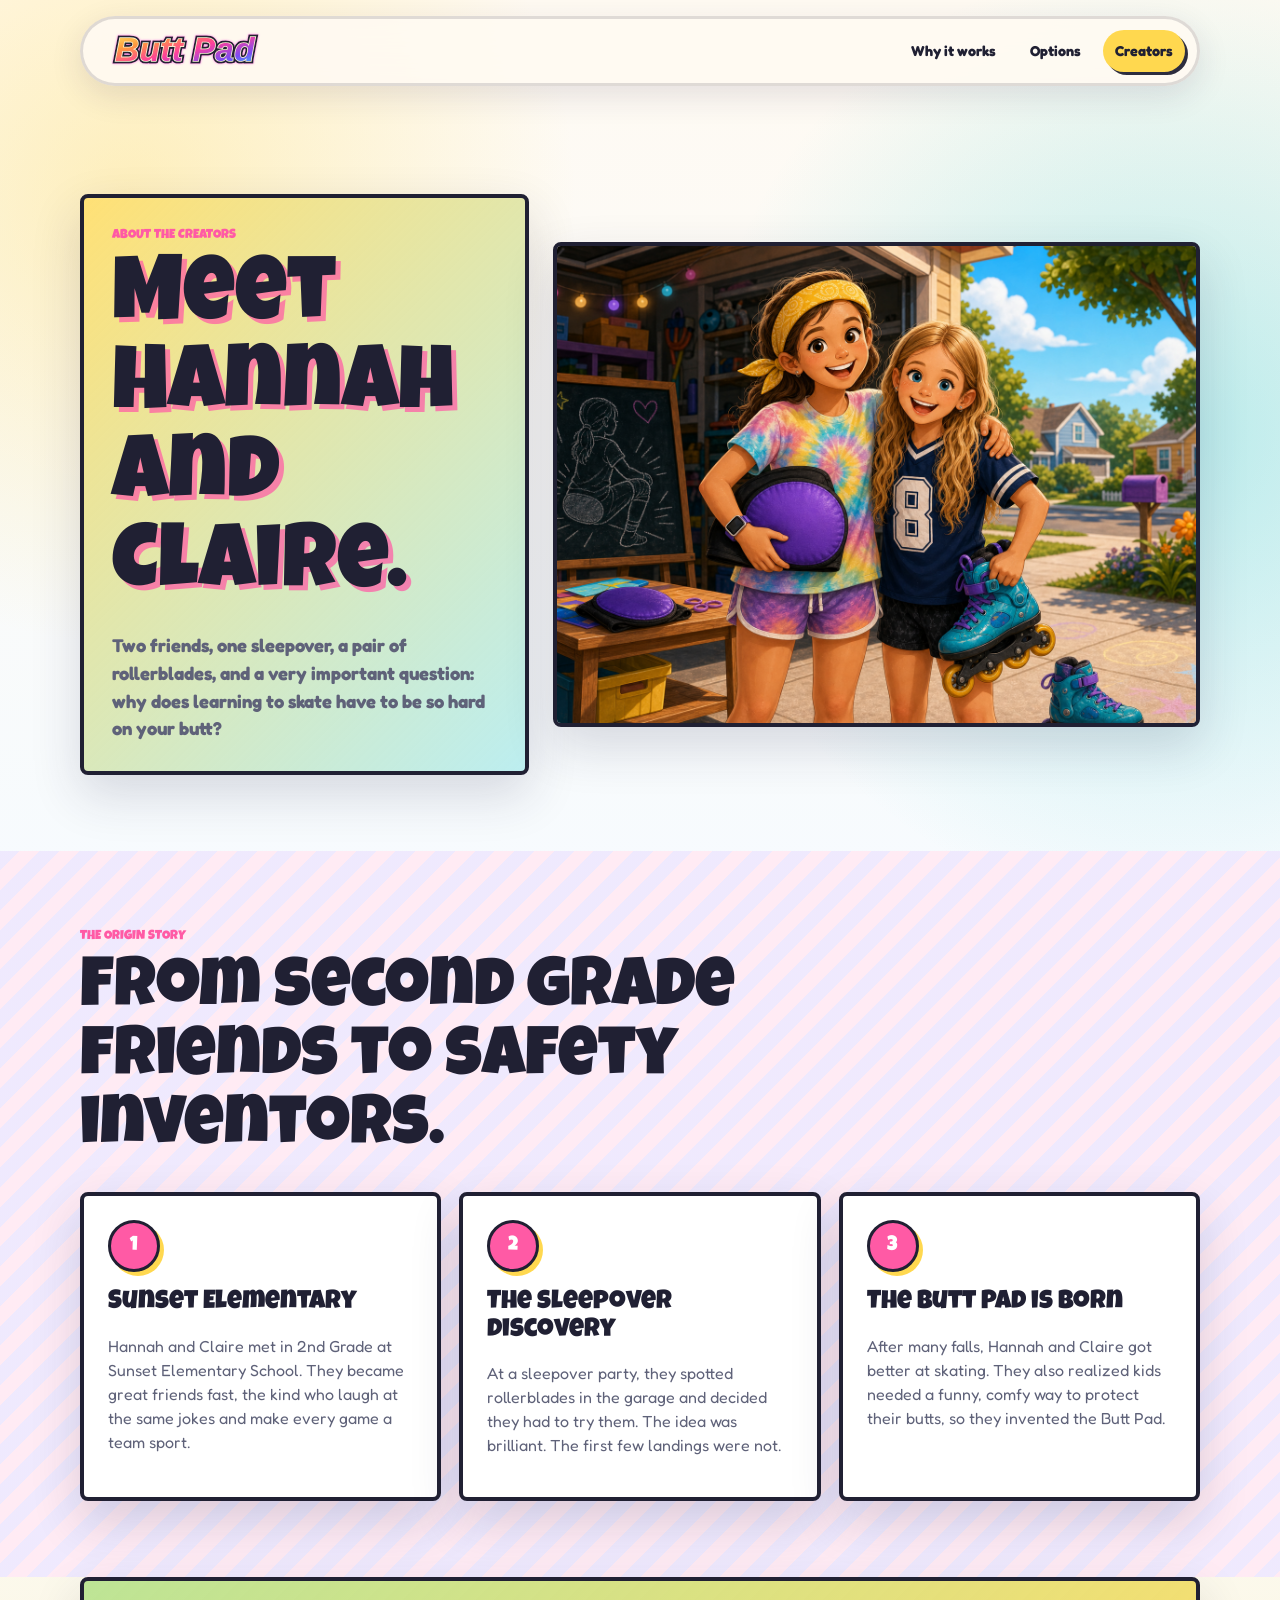
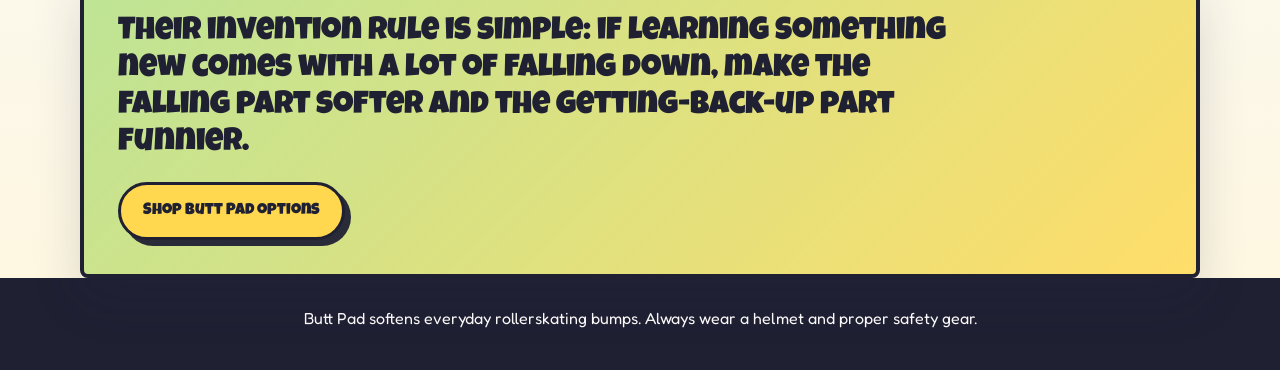
==== about.html @ 9da4793b "Initial Butt Pad website" ====
<!doctype html>
<html lang="en">
  <head>
    <meta charset="utf-8" />
    <meta name="viewport" content="width=device-width, initial-scale=1" />
    <title>About the Creators | Butt Pad</title>
    <meta
      name="description"
      content="Meet Hannah and Claire, the Sunset Elementary friends who invented Butt Pad after a sleepover, rollerblades, and many backyard falls."
    />
    <link rel="preconnect" href="https://fonts.googleapis.com" />
    <link rel="preconnect" href="https://fonts.gstatic.com" crossorigin />
    <link
      href="https://fonts.googleapis.com/css2?family=Fredoka:wght@500;600;700&family=Luckiest+Guy&display=swap"
      rel="stylesheet"
    />
    <link rel="stylesheet" href="styles.css?v=mobile-hero-nav-2" />
  </head>
  <body>
    <header class="site-header" aria-label="Main navigation">
      <a class="brand" href="index.html#top" aria-label="Butt Pad home">
        <img class="brand-logo" src="assets/butt-pad-wordmark.svg" alt="Butt Pad" />
      </a>
      <nav class="nav-links" aria-label="Site sections">
        <a href="index.html#why">Why it works</a>
        <a href="index.html#buy">Options</a>
        <a href="about.html" aria-current="page">Creators</a>
      </nav>
    </header>

    <main class="about-main">
      <section class="about-hero-section" aria-labelledby="about-title">
        <div class="about-copy">
          <p class="eyebrow">About the Creators</p>
          <h1 id="about-title">Meet Hannah and Claire.</h1>
          <p>
            Two friends, one sleepover, a pair of rollerblades, and a very important question:
            why does learning to skate have to be so hard on your butt?
          </p>
        </div>
        <img
          class="creator-hero-image"
          src="assets/creators-hannah-claire.png"
          alt="Cartoon of Claire and Hannah together in a sunny garage with rollerblades and a Butt Pad prototype."
        />
      </section>

      <section class="creator-story" aria-labelledby="story-title">
        <div class="section-heading">
          <p class="eyebrow">The origin story</p>
          <h2 id="story-title">From second grade friends to safety inventors.</h2>
        </div>

        <div class="story-grid">
          <article class="story-card">
            <p class="story-number">1</p>
            <h3>Sunset Elementary</h3>
            <p>
              Hannah and Claire met in 2nd Grade at Sunset Elementary School. They became
              great friends fast, the kind who laugh at the same jokes and make every game a team sport.
            </p>
          </article>
          <article class="story-card">
            <p class="story-number">2</p>
            <h3>The sleepover discovery</h3>
            <p>
              At a sleepover party, they spotted rollerblades in the garage and decided they had
              to try them. The idea was brilliant. The first few landings were not.
            </p>
          </article>
          <article class="story-card">
            <p class="story-number">3</p>
            <h3>The Butt Pad is born</h3>
            <p>
              After many falls, Hannah and Claire got better at skating. They also realized kids
              needed a funny, comfy way to protect their butts, so they invented the Butt Pad.
            </p>
          </article>
        </div>
      </section>

      <section class="creator-callout" aria-label="Creator quote">
        <p>
          Their invention rule is simple: if learning something new comes with a lot of falling
          down, make the falling part softer and the getting-back-up part funnier.
        </p>
        <a class="button primary" href="index.html#buy">Shop Butt Pad options</a>
      </section>
    </main>

    <footer class="site-footer">
      <p>Butt Pad softens everyday rollerskating bumps. Always wear a helmet and proper safety gear.</p>
    </footer>
  </body>
</html>
---- styles.css ----
:root {
  color-scheme: light;
  --ink: #202033;
  --muted: #5f6279;
  --paper: #fffaf2;
  --cream: #fff1ca;
  --aqua: #2fcad0;
  --blue: #276bff;
  --pink: #ff5aa5;
  --purple: #7b4cf4;
  --yellow: #ffd84f;
  --green: #75d65c;
  --shadow: 0 20px 50px rgba(40, 35, 75, 0.16);
  --font-body: "Fredoka", "Arial Rounded MT Bold", system-ui, sans-serif;
  --font-display: "Luckiest Guy", "Fredoka", "Arial Rounded MT Bold", system-ui, sans-serif;
}

* {
  box-sizing: border-box;
}

html {
  scroll-behavior: smooth;
}

body {
  margin: 0;
  background:
    radial-gradient(circle at 10% 10%, rgba(255, 216, 79, 0.34), transparent 28rem),
    radial-gradient(circle at 92% 22%, rgba(47, 202, 208, 0.32), transparent 30rem),
    linear-gradient(180deg, #fffaf2 0%, #f6fbff 48%, #fff7df 100%);
  color: var(--ink);
  font-family: var(--font-body);
  line-height: 1.5;
}

img {
  display: block;
  max-width: 100%;
}

a {
  color: inherit;
}

.site-header {
  position: fixed;
  z-index: 10;
  top: 16px;
  left: 50%;
  width: min(1120px, calc(100% - 24px));
  transform: translateX(-50%);
  display: flex;
  align-items: center;
  justify-content: space-between;
  gap: 16px;
  padding: 8px 12px;
  border: 3px solid rgba(32, 32, 51, 0.14);
  border-radius: 999px;
  background: rgba(255, 250, 242, 0.9);
  box-shadow: 0 10px 32px rgba(40, 35, 75, 0.12);
  backdrop-filter: blur(16px);
}

.brand,
.nav-links {
  display: flex;
  align-items: center;
}

.brand {
  min-width: max-content;
  text-decoration: none;
}

.brand-logo {
  width: clamp(138px, 15vw, 180px);
  height: auto;
}

.nav-links {
  gap: 10px;
}

.nav-links a {
  padding: 10px 12px;
  border-radius: 999px;
  color: var(--ink);
  font-size: 0.9rem;
  font-weight: 700;
  text-decoration: none;
}

.nav-links a:hover {
  background: rgba(255, 216, 79, 0.5);
}

.nav-links a[aria-current="page"] {
  background: var(--yellow);
  box-shadow: 3px 3px 0 rgba(32, 32, 51, 0.94);
}

.hero {
  position: relative;
  width: 100%;
  min-height: 94svh;
  margin: 0;
  padding: 0;
  display: grid;
  align-items: end;
  background:
    radial-gradient(circle at 50% 16%, rgba(47, 202, 208, 0.2), transparent 34rem),
    linear-gradient(180deg, #eefcff 0%, var(--paper) 82%);
  overflow: hidden;
}

.hero-art,
.hero-shade,
.hero-art::after {
  position: absolute;
  inset: 0;
}

.hero-art {
  background:
    image-set(
      url("assets/skater-smile.png?v=helmet-2-holes") 1x
    )
    center top / 100% auto no-repeat;
}

.hero-art::after {
  content: "";
  background:
    linear-gradient(90deg, var(--paper) 0%, rgba(255, 250, 242, 0) 9%, rgba(255, 250, 242, 0) 91%, var(--paper) 100%),
    linear-gradient(180deg, rgba(255, 250, 242, 0.2) 0%, rgba(255, 250, 242, 0) 15%, rgba(255, 250, 242, 0) 34%, rgba(255, 250, 242, 0.92) 50%, var(--paper) 62%);
  pointer-events: none;
}

.hero-shade {
  background:
    linear-gradient(90deg, rgba(18, 20, 44, 0.74) 0%, rgba(18, 20, 44, 0.38) 44%, rgba(18, 20, 44, 0.02) 88%),
    linear-gradient(180deg, rgba(18, 20, 44, 0.12) 0%, rgba(18, 20, 44, 0.04) 50%, rgba(255, 250, 242, 0.94) 100%);
}

.hero-copy {
  position: relative;
  z-index: 1;
  width: min(1120px, calc(100% - 32px));
  margin: 0 auto;
  padding: 138px 0 11vh;
  color: #fff;
}

.eyebrow {
  margin: 0 0 10px;
  color: var(--pink);
  font-size: 0.82rem;
  font-family: var(--font-display);
  font-weight: 400;
  letter-spacing: 0;
  text-transform: uppercase;
}

.hero .eyebrow {
  display: inline-block;
  padding: 8px 12px;
  border: 2px solid rgba(255, 255, 255, 0.65);
  border-radius: 999px;
  background: rgba(255, 255, 255, 0.16);
  color: #fff;
}

h1,
h2,
h3,
p,
button {
  overflow-wrap: anywhere;
}

h1 {
  max-width: min(680px, 92vw);
  margin: 0;
  line-height: 0;
}

.hero-logo {
  width: min(680px, 92vw);
  filter: drop-shadow(0 10px 0 rgba(32, 32, 51, 0.82)) drop-shadow(0 0 24px rgba(255, 90, 165, 0.55));
}

h2 {
  margin: 0;
  font-family: var(--font-display);
  font-size: clamp(2.2rem, 5.4vw, 4.8rem);
  font-weight: 400;
  line-height: 1;
  letter-spacing: 0;
}

h3 {
  margin: 0;
  font-family: var(--font-display);
  font-size: clamp(1.2rem, 2vw, 1.65rem);
  font-weight: 400;
  line-height: 1.08;
  letter-spacing: 0;
}

.hero-line {
  max-width: 650px;
  margin: 18px 0 0;
  font-size: clamp(1.1rem, 2.3vw, 1.55rem);
  font-weight: 700;
  text-shadow: 0 2px 18px rgba(18, 20, 44, 0.55);
}

.hero-actions {
  display: flex;
  flex-wrap: wrap;
  gap: 12px;
  margin-top: 28px;
}

.button {
  display: inline-flex;
  min-height: 50px;
  align-items: center;
  justify-content: center;
  border: 3px solid var(--ink);
  border-radius: 999px;
  box-shadow: 6px 6px 0 rgba(32, 32, 51, 0.94);
  font-family: var(--font-display);
  font-weight: 400;
  letter-spacing: 0;
  text-decoration: none;
  transition: transform 160ms ease, box-shadow 160ms ease;
  cursor: pointer;
}

.button:hover,
.button:focus-visible,
.choice-button:hover,
.choice-button:focus-visible,
.fabric-option:hover,
.fabric-option:focus-visible,
.stepper:hover,
.stepper:focus-visible {
  transform: translate(-2px, -2px);
  box-shadow: 8px 8px 0 rgba(32, 32, 51, 0.94);
}

.button.primary {
  background: var(--yellow);
  color: var(--ink);
  padding: 14px 22px;
}

.button.secondary {
  background: #fff;
  color: var(--ink);
  padding: 14px 20px;
}

.scroll-cue {
  position: absolute;
  z-index: 2;
  left: 50%;
  bottom: 22px;
  width: 54px;
  height: 54px;
  transform: translateX(-50%);
  border: 3px solid var(--ink);
  border-radius: 50%;
  background: var(--yellow);
  box-shadow: 5px 5px 0 rgba(32, 32, 51, 0.94);
  animation: bounceCue 1.1s ease-in-out infinite;
}

.scroll-cue span {
  position: absolute;
  top: 15px;
  left: 17px;
  width: 18px;
  height: 18px;
  border-right: 5px solid var(--ink);
  border-bottom: 5px solid var(--ink);
  transform: rotate(45deg);
}

section {
  position: relative;
  width: min(1120px, calc(100% - 32px));
  margin: 0 auto;
  padding: 76px 0;
}

.section-heading {
  max-width: 760px;
  margin-bottom: 28px;
}

.comparison-grid {
  display: grid;
  grid-template-columns: repeat(2, minmax(0, 1fr));
  gap: 22px;
}

.fall-card,
.feature-card,
.product-card {
  border: 4px solid var(--ink);
  border-radius: 8px;
  background: #fff;
  box-shadow: var(--shadow);
}

.fall-card,
.product-card {
  position: relative;
  overflow: hidden;
}

.splat-label {
  position: absolute;
  z-index: 2;
  top: 14px;
  left: 14px;
  display: inline-flex;
  align-items: center;
  justify-content: center;
  padding: 8px 14px 6px;
  border: 4px solid var(--ink);
  border-radius: 8px;
  background: var(--yellow);
  box-shadow: 5px 5px 0 rgba(32, 32, 51, 0.94);
  color: #fff;
  font-family: Impact, "Arial Black", sans-serif;
  font-size: clamp(1.7rem, 4vw, 3.2rem);
  font-style: italic;
  font-weight: 900;
  letter-spacing: 0;
  line-height: 0.9;
  text-transform: uppercase;
  text-shadow:
    -2px -2px 0 var(--ink),
    2px -2px 0 var(--ink),
    -2px 2px 0 var(--ink),
    2px 2px 0 var(--ink),
    4px 4px 0 var(--pink);
  transform: rotate(-5deg);
  animation: comicPop 1.4s ease-in-out infinite;
  pointer-events: none;
}

.fall-card.success .splat-label {
  background: var(--green);
  color: #fff;
  transform: rotate(5deg);
  animation-delay: 180ms;
}

.fall-card img {
  width: 100%;
  aspect-ratio: 16 / 10;
  object-fit: cover;
}

.fall-copy {
  padding: 22px;
}

.fall-card.warning {
  background: #fff0f0;
}

.fall-card.success {
  background: #efffec;
}

.tag {
  display: inline-flex;
  margin: 0 0 10px;
  padding: 6px 10px;
  border: 2px solid var(--ink);
  border-radius: 999px;
  background: var(--yellow);
  font-size: 0.82rem;
  font-family: var(--font-display);
  font-weight: 400;
}

.fall-copy p:last-child,
.feature-card p,
.product-body p,
.fabric-option small {
  color: var(--muted);
}

.feature-section,
.product-section {
  width: 100%;
  padding-right: max(16px, calc((100vw - 1120px) / 2));
  padding-left: max(16px, calc((100vw - 1120px) / 2));
}

.feature-section {
  background:
    linear-gradient(135deg, rgba(255, 216, 79, 0.32), rgba(47, 202, 208, 0.28)),
    #fffaf2;
}

.feature-grid {
  display: grid;
  grid-template-columns: repeat(3, minmax(0, 1fr));
  gap: 18px;
}

.feature-card {
  padding: 24px;
}

.feature-icon {
  display: grid;
  width: 50px;
  height: 50px;
  place-items: center;
  margin-bottom: 18px;
  border: 3px solid var(--ink);
  border-radius: 50%;
  background: var(--aqua);
  color: #fff;
  box-shadow: 4px 4px 0 var(--pink);
  font-size: 1.25rem;
  font-family: var(--font-display);
  font-weight: 400;
}

.product-section {
  background:
    repeating-linear-gradient(135deg, rgba(123, 76, 244, 0.12) 0 14px, rgba(255, 90, 165, 0.12) 14px 28px),
    #fff;
}

.product-grid {
  display: grid;
  grid-template-columns: repeat(3, minmax(0, 1fr));
  gap: 20px;
  align-items: start;
}

.product-photo {
  width: 100%;
  aspect-ratio: 4 / 3;
  object-fit: cover;
}

.product-body {
  padding: 20px;
}

.product-kicker {
  margin: 0 0 8px;
  color: var(--blue) !important;
  font-size: 0.78rem;
  font-family: var(--font-display);
  font-weight: 400;
  text-transform: uppercase;
}

.product-control {
  margin-top: 18px;
}

.control-label,
.quantity-label {
  display: block;
  margin: 0 0 10px;
  color: var(--ink);
  font-family: var(--font-display);
  font-weight: 400;
}

.fit-options {
  display: grid;
  grid-template-columns: repeat(5, minmax(0, 1fr));
  gap: 8px;
}

.choice-button,
.fabric-option,
.stepper {
  border: 3px solid var(--ink);
  border-radius: 8px;
  background: #fff;
  box-shadow: 4px 4px 0 rgba(32, 32, 51, 0.94);
  color: var(--ink);
  font: inherit;
  font-weight: 700;
  cursor: pointer;
  transition: transform 160ms ease, box-shadow 160ms ease;
}

.choice-button {
  min-height: 44px;
  padding: 6px;
}

.choice-button.selected {
  background: var(--pink);
  color: #fff;
}

.fabric-options {
  display: grid;
  gap: 10px;
}

.fabric-option {
  width: 100%;
  display: grid;
  grid-template-columns: 62px minmax(0, 1fr) auto;
  gap: 10px;
  align-items: center;
  min-height: 72px;
  padding: 8px;
  text-align: left;
}

.fabric-option img {
  width: 62px;
  height: 52px;
  border: 2px solid rgba(32, 32, 51, 0.18);
  border-radius: 6px;
  object-fit: cover;
}

.fabric-option span,
.fabric-option strong,
.fabric-option small {
  display: block;
}

.fabric-option small {
  margin-top: 2px;
  font-size: 0.75rem;
  font-weight: 800;
  line-height: 1.25;
}

.fabric-option em {
  color: var(--blue);
  font-style: normal;
  font-family: var(--font-display);
  font-weight: 400;
}

.fabric-option.selected {
  background: #fff7cf;
  border-color: var(--pink);
}

.quantity-label {
  margin-top: 20px;
}

.quantity-row {
  display: grid;
  grid-template-columns: 54px minmax(0, 1fr) 54px;
  gap: 8px;
}

.stepper {
  min-height: 48px;
  font-size: 1.35rem;
}

input[type="number"] {
  width: 100%;
  min-height: 48px;
  border: 3px solid var(--ink);
  border-radius: 8px;
  color: var(--ink);
  font: inherit;
  font-size: 1.15rem;
  font-weight: 700;
  text-align: center;
}

.button.full {
  width: 100%;
  margin-top: 20px;
  border-radius: 8px;
  font: inherit;
  font-family: var(--font-display);
  font-weight: 400;
  text-align: center;
}

.cart-note {
  min-height: 48px;
  margin: 16px 0 0;
  color: var(--muted);
  font-weight: 700;
}

.site-footer {
  padding: 28px 16px 40px;
  background: var(--ink);
  color: #fff;
  text-align: center;
}

.site-footer p {
  max-width: 760px;
  margin: 0 auto;
}

.about-main {
  padding-top: 118px;
}

.about-hero-section {
  display: grid;
  grid-template-columns: minmax(0, 0.82fr) minmax(420px, 1.18fr);
  gap: 24px;
  align-items: center;
  width: min(1120px, calc(100% - 32px));
}

.about-copy {
  padding: 28px;
  border: 4px solid var(--ink);
  border-radius: 8px;
  background:
    linear-gradient(135deg, rgba(255, 216, 79, 0.78), rgba(47, 202, 208, 0.32)),
    #fff;
  box-shadow: var(--shadow);
}

.about-copy h1 {
  max-width: 10ch;
  margin: 0;
  font-family: var(--font-display);
  font-size: clamp(3rem, 7vw, 5.8rem);
  font-weight: 400;
  line-height: 1;
  letter-spacing: 0;
  text-shadow: 5px 5px 0 rgba(255, 90, 165, 0.72);
}

.about-copy p:last-child {
  margin-bottom: 0;
  color: var(--muted);
  font-size: 1.15rem;
  font-weight: 700;
}

.creator-hero-image {
  width: 100%;
  aspect-ratio: 4 / 3;
  border: 4px solid var(--ink);
  border-radius: 8px;
  box-shadow: var(--shadow);
  object-fit: cover;
}

.creator-story {
  width: 100%;
  padding-right: max(16px, calc((100vw - 1120px) / 2));
  padding-left: max(16px, calc((100vw - 1120px) / 2));
  background:
    repeating-linear-gradient(135deg, rgba(123, 76, 244, 0.12) 0 14px, rgba(255, 90, 165, 0.12) 14px 28px),
    #fff;
}

.story-grid {
  display: grid;
  grid-template-columns: repeat(3, minmax(0, 1fr));
  gap: 18px;
}

.story-card {
  min-height: 260px;
  padding: 24px;
  border: 4px solid var(--ink);
  border-radius: 8px;
  background: #fff;
  box-shadow: var(--shadow);
}

.story-card p:last-child {
  color: var(--muted);
}

.story-number {
  display: grid;
  width: 52px;
  height: 52px;
  place-items: center;
  margin: 0 0 18px;
  border: 3px solid var(--ink);
  border-radius: 50%;
  background: var(--pink);
  color: #fff;
  box-shadow: 4px 4px 0 var(--yellow);
  font-size: 1.25rem;
  font-family: var(--font-display);
  font-weight: 400;
}

.creator-callout {
  display: grid;
  gap: 20px;
  justify-items: start;
  padding: 34px;
  border: 4px solid var(--ink);
  border-radius: 8px;
  background:
    linear-gradient(135deg, rgba(117, 214, 92, 0.48), rgba(255, 216, 79, 0.78)),
    var(--cream);
  box-shadow: var(--shadow);
}

.creator-callout p {
  max-width: 860px;
  margin: 0;
  font-size: clamp(1.35rem, 3vw, 2rem);
  font-family: var(--font-display);
  font-weight: 400;
  line-height: 1.15;
}

@keyframes bounceCue {
  0%,
  100% {
    transform: translate(-50%, 0);
  }

  50% {
    transform: translate(-50%, 10px);
  }
}

@keyframes comicPop {
  0%,
  100% {
    translate: 0 0;
    scale: 1;
  }

  50% {
    translate: 0 -5px;
    scale: 1.04;
  }
}

@media (prefers-reduced-motion: reduce) {
  .scroll-cue,
  .splat-label {
    animation: none;
  }
}

@media (max-width: 1100px) {
  .product-grid {
    grid-template-columns: 1fr;
  }

  .product-card {
    display: grid;
    grid-template-columns: minmax(280px, 0.9fr) minmax(0, 1.1fr);
  }

  .product-photo {
    height: 100%;
    aspect-ratio: auto;
  }
}

@media (max-width: 820px) {
  #top {
    scroll-margin-top: 104px;
  }

  .site-header {
    position: sticky;
    top: 0;
    left: 0;
    width: 100%;
    transform: none;
    border-width: 0 0 3px;
    border-radius: 0 0 8px 8px;
  }

  .nav-links {
    gap: 2px;
  }

  .nav-links a {
    padding: 8px 7px;
    font-size: 0.78rem;
  }

  .brand-logo {
    width: 136px;
  }

  .hero {
    min-height: 92svh;
  }

  .hero-art {
    background-position: center top;
  }

  .hero-shade {
    background:
      linear-gradient(180deg, rgba(18, 20, 44, 0.52) 0%, rgba(18, 20, 44, 0.22) 34%, rgba(18, 20, 44, 0.82) 100%);
  }

  .hero-copy {
    padding-top: 46px;
    padding-bottom: 11vh;
  }

  .comparison-grid,
  .feature-grid,
  .product-card,
  .about-hero-section,
  .story-grid {
    grid-template-columns: 1fr;
  }

  .product-photo {
    aspect-ratio: 4 / 3;
  }

  .about-main {
    padding-top: 132px;
  }
}

@media (max-width: 520px) {
  .site-header {
    align-items: stretch;
    flex-direction: column;
    gap: 6px;
    top: 0;
    width: 100%;
  }

  .brand {
    justify-content: center;
  }

  .nav-links {
    justify-content: space-between;
  }

  .nav-links a {
    flex: 1;
    padding-right: 5px;
    padding-left: 5px;
    text-align: center;
  }

  section {
    width: min(100% - 24px, 1120px);
    padding: 58px 0;
  }

  .hero-actions .button {
    width: 100%;
  }

  .fall-copy,
  .feature-card,
  .product-body,
  .about-copy,
  .story-card,
  .creator-callout {
    padding: 18px;
  }

  .about-copy h1 {
    font-size: clamp(2.8rem, 15vw, 4.2rem);
  }

  .fit-options {
    grid-template-columns: repeat(5, minmax(42px, 1fr));
  }

  .fabric-option {
    grid-template-columns: 54px minmax(0, 1fr) auto;
    gap: 8px;
  }

  .fabric-option img {
    width: 54px;
    height: 48px;
  }
}
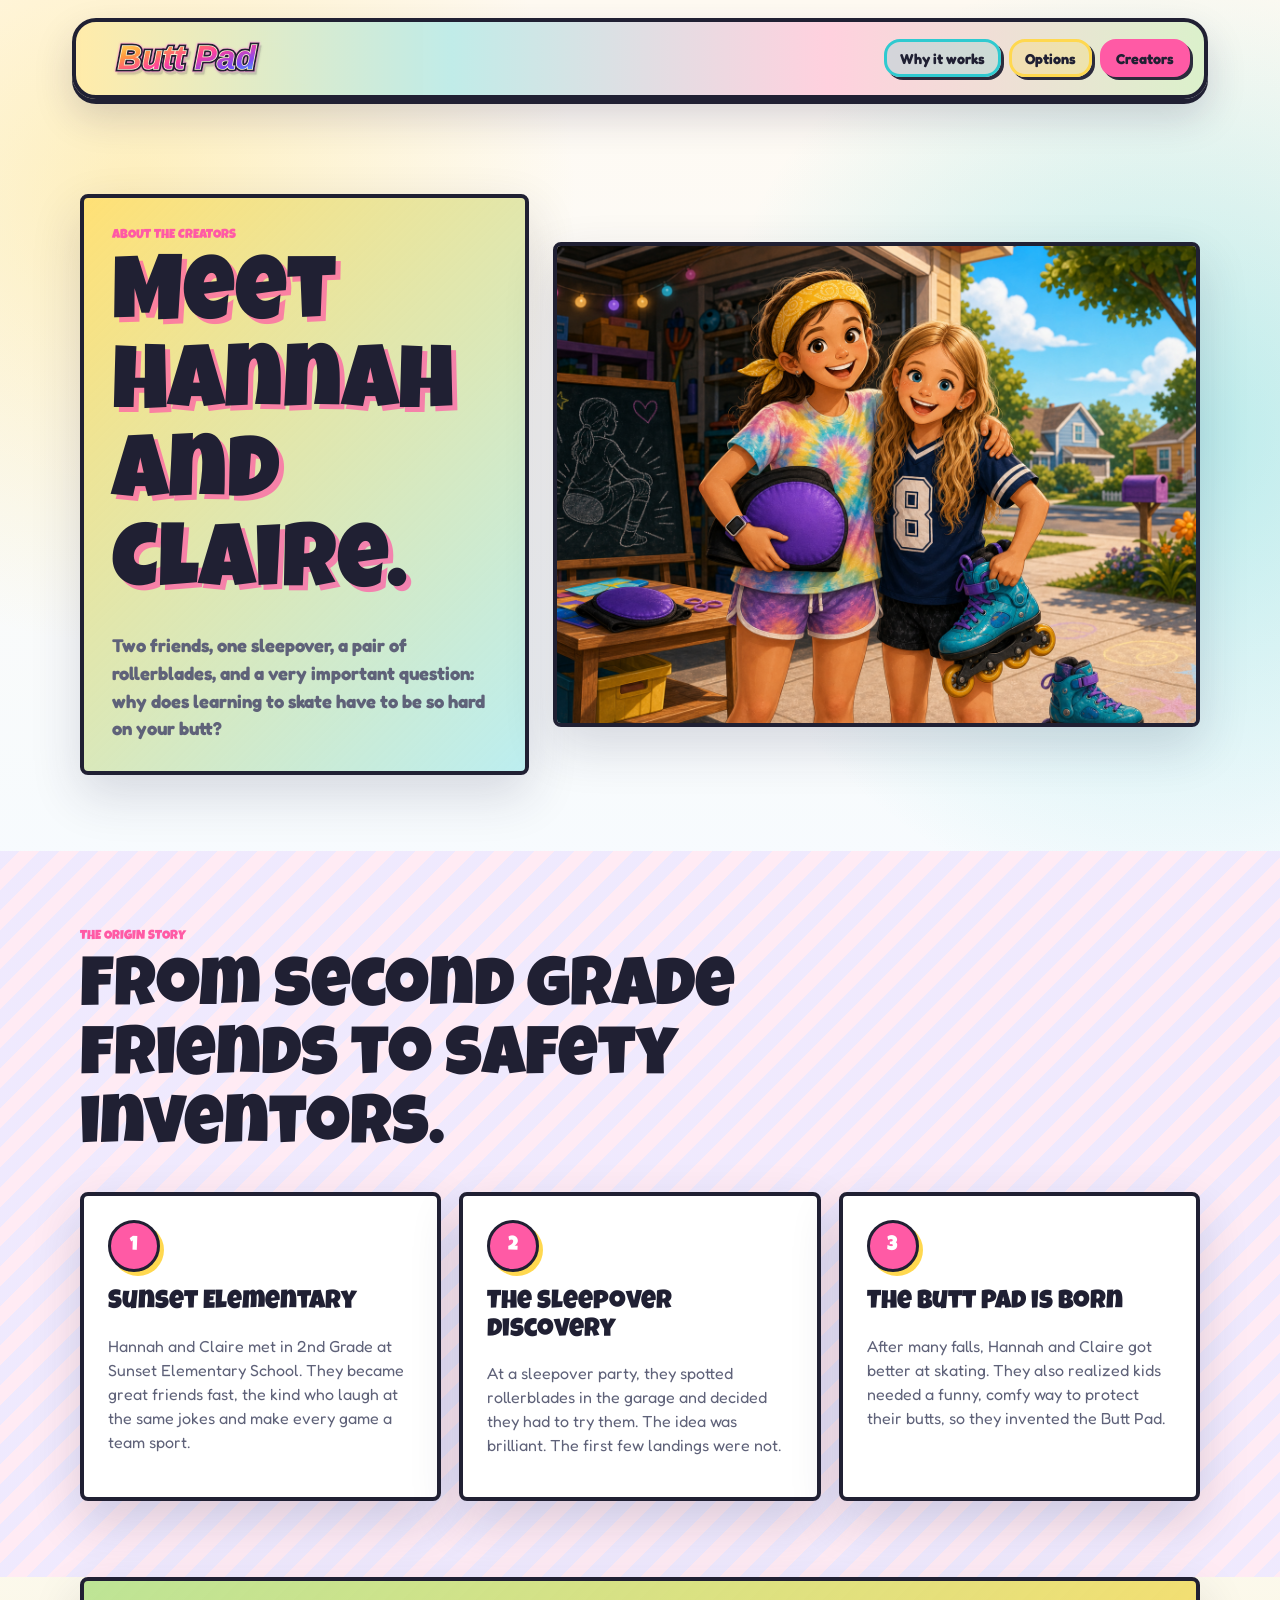
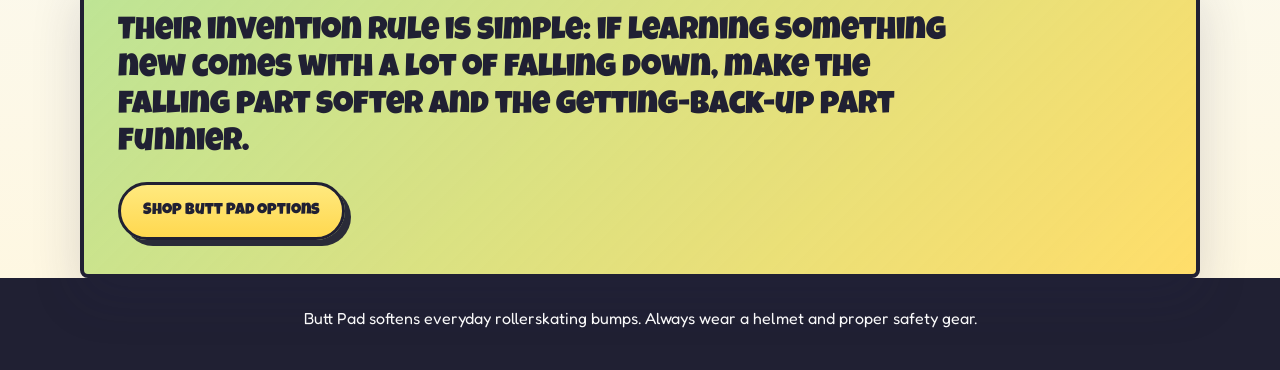
==== commit 138031bb: "Redesign hero header" ====
--- a/about.html
+++ b/about.html
@@ -14,7 +14,7 @@
       href="https://fonts.googleapis.com/css2?family=Fredoka:wght@500;600;700&family=Luckiest+Guy&display=swap"
       rel="stylesheet"
     />
-    <link rel="stylesheet" href="styles.css?v=mobile-hero-nav-2" />
+    <link rel="stylesheet" href="styles.css?v=header-redesign-3" />
   </head>
   <body>
     <header class="site-header" aria-label="Main navigation">
--- a/styles.css
+++ b/styles.css
@@ -45,21 +45,25 @@
 
 .site-header {
   position: fixed;
-  z-index: 10;
-  top: 16px;
+  z-index: 20;
+  top: 18px;
   left: 50%;
-  width: min(1120px, calc(100% - 24px));
+  width: min(1136px, calc(100% - 32px));
   transform: translateX(-50%);
   display: flex;
   align-items: center;
   justify-content: space-between;
-  gap: 16px;
-  padding: 8px 12px;
-  border: 3px solid rgba(32, 32, 51, 0.14);
-  border-radius: 999px;
-  background: rgba(255, 250, 242, 0.9);
-  box-shadow: 0 10px 32px rgba(40, 35, 75, 0.12);
-  backdrop-filter: blur(16px);
+  gap: 18px;
+  padding: 10px 14px;
+  border: 4px solid var(--ink);
+  border-radius: 24px;
+  background:
+    linear-gradient(90deg, rgba(255, 216, 79, 0.44), rgba(47, 202, 208, 0.3), rgba(255, 90, 165, 0.26), rgba(117, 214, 92, 0.26)),
+    rgba(255, 250, 242, 0.97);
+  box-shadow:
+    0 5px 0 var(--ink),
+    0 18px 38px rgba(40, 35, 75, 0.18);
+  backdrop-filter: blur(14px);
 }
 
 .brand,
@@ -70,47 +74,77 @@
 
 .brand {
   min-width: max-content;
+  padding: 3px 8px 2px;
+  border-radius: 16px;
   text-decoration: none;
 }
 
 .brand-logo {
-  width: clamp(138px, 15vw, 180px);
+  width: clamp(142px, 14vw, 178px);
   height: auto;
+  filter: drop-shadow(2px 3px 0 rgba(32, 32, 51, 0.18));
 }
 
 .nav-links {
-  gap: 10px;
+  gap: 8px;
 }
 
 .nav-links a {
-  padding: 10px 12px;
-  border-radius: 999px;
+  --nav-bg: #fff;
+  --nav-border: var(--yellow);
+  display: inline-flex;
+  min-height: 38px;
+  align-items: center;
+  justify-content: center;
+  padding: 8px 13px 7px;
+  border: 3px solid var(--nav-border);
+  border-radius: 16px;
+  background: var(--nav-bg);
+  box-shadow: 3px 3px 0 rgba(32, 32, 51, 0.94);
   color: var(--ink);
   font-size: 0.9rem;
   font-weight: 700;
+  line-height: 1;
   text-decoration: none;
-}
-
-.nav-links a:hover {
-  background: rgba(255, 216, 79, 0.5);
+  transition: transform 160ms ease, box-shadow 160ms ease, background-color 160ms ease;
+}
+
+.nav-links a:nth-child(1) {
+  --nav-bg: rgba(47, 202, 208, 0.18);
+  --nav-border: var(--aqua);
+}
+
+.nav-links a:nth-child(2) {
+  --nav-bg: rgba(255, 216, 79, 0.26);
+  --nav-border: var(--yellow);
+}
+
+.nav-links a:nth-child(3) {
+  --nav-bg: rgba(255, 90, 165, 0.18);
+  --nav-border: var(--pink);
+}
+
+.nav-links a:hover,
+.nav-links a:focus-visible {
+  background: #fff;
+  transform: translate(-1px, -1px);
+  box-shadow: 4px 4px 0 rgba(32, 32, 51, 0.94);
 }
 
 .nav-links a[aria-current="page"] {
-  background: var(--yellow);
-  box-shadow: 3px 3px 0 rgba(32, 32, 51, 0.94);
+  background: var(--nav-border);
+  color: var(--ink);
 }
 
 .hero {
   position: relative;
   width: 100%;
-  min-height: 94svh;
+  min-height: 100svh;
   margin: 0;
   padding: 0;
   display: grid;
   align-items: end;
-  background:
-    radial-gradient(circle at 50% 16%, rgba(47, 202, 208, 0.2), transparent 34rem),
-    linear-gradient(180deg, #eefcff 0%, var(--paper) 82%);
+  background: #93ddf1;
   overflow: hidden;
 }
 
@@ -126,21 +160,20 @@
     image-set(
       url("assets/skater-smile.png?v=helmet-2-holes") 1x
     )
-    center top / 100% auto no-repeat;
+    58% top / cover no-repeat;
 }
 
 .hero-art::after {
   content: "";
   background:
-    linear-gradient(90deg, var(--paper) 0%, rgba(255, 250, 242, 0) 9%, rgba(255, 250, 242, 0) 91%, var(--paper) 100%),
-    linear-gradient(180deg, rgba(255, 250, 242, 0.2) 0%, rgba(255, 250, 242, 0) 15%, rgba(255, 250, 242, 0) 34%, rgba(255, 250, 242, 0.92) 50%, var(--paper) 62%);
+    linear-gradient(90deg, rgba(255, 250, 242, 0.42) 0%, rgba(255, 250, 242, 0.04) 10%, rgba(255, 250, 242, 0) 88%, rgba(255, 250, 242, 0.38) 100%);
   pointer-events: none;
 }
 
 .hero-shade {
   background:
-    linear-gradient(90deg, rgba(18, 20, 44, 0.74) 0%, rgba(18, 20, 44, 0.38) 44%, rgba(18, 20, 44, 0.02) 88%),
-    linear-gradient(180deg, rgba(18, 20, 44, 0.12) 0%, rgba(18, 20, 44, 0.04) 50%, rgba(255, 250, 242, 0.94) 100%);
+    linear-gradient(90deg, rgba(18, 20, 44, 0.48) 0%, rgba(18, 20, 44, 0.18) 34%, rgba(18, 20, 44, 0) 68%),
+    linear-gradient(180deg, rgba(255, 250, 242, 0.18) 0%, rgba(255, 250, 242, 0) 20%, rgba(18, 20, 44, 0.1) 100%);
 }
 
 .hero-copy {
@@ -148,7 +181,7 @@
   z-index: 1;
   width: min(1120px, calc(100% - 32px));
   margin: 0 auto;
-  padding: 138px 0 11vh;
+  padding: 132px 0 clamp(86px, 11vh, 128px);
   color: #fff;
 }
 
@@ -164,11 +197,13 @@
 
 .hero .eyebrow {
   display: inline-block;
-  padding: 8px 12px;
-  border: 2px solid rgba(255, 255, 255, 0.65);
-  border-radius: 999px;
-  background: rgba(255, 255, 255, 0.16);
-  color: #fff;
+  padding: 8px 13px 7px;
+  border: 3px solid var(--ink);
+  border-radius: 16px;
+  background: var(--yellow);
+  box-shadow: 4px 4px 0 rgba(32, 32, 51, 0.94);
+  color: var(--ink);
+  text-shadow: none;
 }
 
 h1,
@@ -186,8 +221,10 @@
 }
 
 .hero-logo {
-  width: min(680px, 92vw);
-  filter: drop-shadow(0 10px 0 rgba(32, 32, 51, 0.82)) drop-shadow(0 0 24px rgba(255, 90, 165, 0.55));
+  width: clamp(320px, 44vw, 590px);
+  filter:
+    drop-shadow(0 8px 0 rgba(32, 32, 51, 0.8))
+    drop-shadow(0 0 16px rgba(255, 255, 255, 0.9));
 }
 
 h2 {
@@ -209,18 +246,20 @@
 }
 
 .hero-line {
-  max-width: 650px;
-  margin: 18px 0 0;
+  max-width: 630px;
+  margin: 16px 0 0;
   font-size: clamp(1.1rem, 2.3vw, 1.55rem);
   font-weight: 700;
-  text-shadow: 0 2px 18px rgba(18, 20, 44, 0.55);
+  text-shadow:
+    0 3px 0 rgba(32, 32, 51, 0.9),
+    0 0 18px rgba(18, 20, 44, 0.5);
 }
 
 .hero-actions {
   display: flex;
   flex-wrap: wrap;
   gap: 12px;
-  margin-top: 28px;
+  margin-top: 24px;
 }
 
 .button {
@@ -252,13 +291,15 @@
 }
 
 .button.primary {
-  background: var(--yellow);
+  background:
+    linear-gradient(180deg, #ffe97f 0%, var(--yellow) 100%);
   color: var(--ink);
   padding: 14px 22px;
 }
 
 .button.secondary {
-  background: #fff;
+  background:
+    linear-gradient(180deg, #e9feff 0%, var(--aqua) 100%);
   color: var(--ink);
   padding: 14px 20px;
 }
@@ -781,7 +822,7 @@
 
 @media (max-width: 820px) {
   #top {
-    scroll-margin-top: 104px;
+    scroll-margin-top: 116px;
   }
 
   .site-header {
@@ -790,39 +831,54 @@
     left: 0;
     width: 100%;
     transform: none;
-    border-width: 0 0 3px;
-    border-radius: 0 0 8px 8px;
+    gap: 12px;
+    padding: 10px 14px;
+    border-width: 0 0 4px;
+    border-radius: 0 0 22px 22px;
   }
 
   .nav-links {
-    gap: 2px;
+    gap: 6px;
   }
 
   .nav-links a {
-    padding: 8px 7px;
-    font-size: 0.78rem;
+    min-height: 36px;
+    padding: 7px 10px 6px;
+    border-width: 2px;
+    border-radius: 13px;
+    box-shadow: 2px 2px 0 rgba(32, 32, 51, 0.94);
+    font-size: 0.82rem;
   }
 
   .brand-logo {
-    width: 136px;
+    width: 142px;
   }
 
   .hero {
-    min-height: 92svh;
+    min-height: calc(100svh - 76px);
   }
 
   .hero-art {
-    background-position: center top;
+    background-position: 66% top;
   }
 
   .hero-shade {
     background:
-      linear-gradient(180deg, rgba(18, 20, 44, 0.52) 0%, rgba(18, 20, 44, 0.22) 34%, rgba(18, 20, 44, 0.82) 100%);
+      linear-gradient(90deg, rgba(18, 20, 44, 0.3) 0%, rgba(18, 20, 44, 0.12) 42%, rgba(18, 20, 44, 0.02) 86%),
+      linear-gradient(180deg, rgba(255, 250, 242, 0.06) 0%, rgba(255, 250, 242, 0) 22%, rgba(18, 20, 44, 0.24) 100%);
   }
 
   .hero-copy {
-    padding-top: 46px;
-    padding-bottom: 11vh;
+    padding-top: clamp(50px, 10vh, 92px);
+    padding-bottom: clamp(82px, 10vh, 110px);
+  }
+
+  .hero-logo {
+    width: min(500px, 70vw);
+  }
+
+  .hero-line {
+    max-width: 560px;
   }
 
   .comparison-grid,
@@ -846,29 +902,91 @@
   .site-header {
     align-items: stretch;
     flex-direction: column;
-    gap: 6px;
+    gap: 8px;
     top: 0;
     width: 100%;
+    padding: 8px 10px 10px;
+    border-radius: 0 0 18px 18px;
   }
 
   .brand {
     justify-content: center;
+    padding: 0;
   }
 
   .nav-links {
+    width: 100%;
     justify-content: space-between;
+    gap: 5px;
   }
 
   .nav-links a {
     flex: 1;
-    padding-right: 5px;
-    padding-left: 5px;
+    min-width: 0;
+    padding-right: 4px;
+    padding-left: 4px;
+    border-radius: 11px;
+    font-size: 0.74rem;
     text-align: center;
+  }
+
+  .brand-logo {
+    width: 132px;
   }
 
   section {
     width: min(100% - 24px, 1120px);
     padding: 58px 0;
+  }
+
+  .hero {
+    min-height: calc(100svh - 118px);
+  }
+
+  .hero-art {
+    background-position: 63% top;
+  }
+
+  .hero-art::after {
+    background:
+      linear-gradient(90deg, rgba(255, 250, 242, 0.24) 0%, rgba(255, 250, 242, 0) 14%, rgba(255, 250, 242, 0) 88%, rgba(255, 250, 242, 0.2) 100%);
+  }
+
+  .hero-shade {
+    background:
+      linear-gradient(180deg, rgba(255, 250, 242, 0.04) 0%, rgba(18, 20, 44, 0.04) 44%, rgba(18, 20, 44, 0.34) 100%);
+  }
+
+  .hero-copy {
+    width: min(100% - 24px, 1120px);
+    padding-top: 8px;
+    padding-bottom: 54px;
+    text-align: center;
+  }
+
+  .hero .eyebrow {
+    display: none;
+  }
+
+  h1 {
+    max-width: 100%;
+  }
+
+  .hero-logo {
+    width: min(80vw, 300px);
+    margin: 0 auto;
+  }
+
+  .hero-line {
+    max-width: 34rem;
+    margin-right: auto;
+    margin-left: auto;
+    font-size: 1.06rem;
+  }
+
+  .hero-actions {
+    justify-content: center;
+    gap: 10px;
   }
 
   .hero-actions .button {
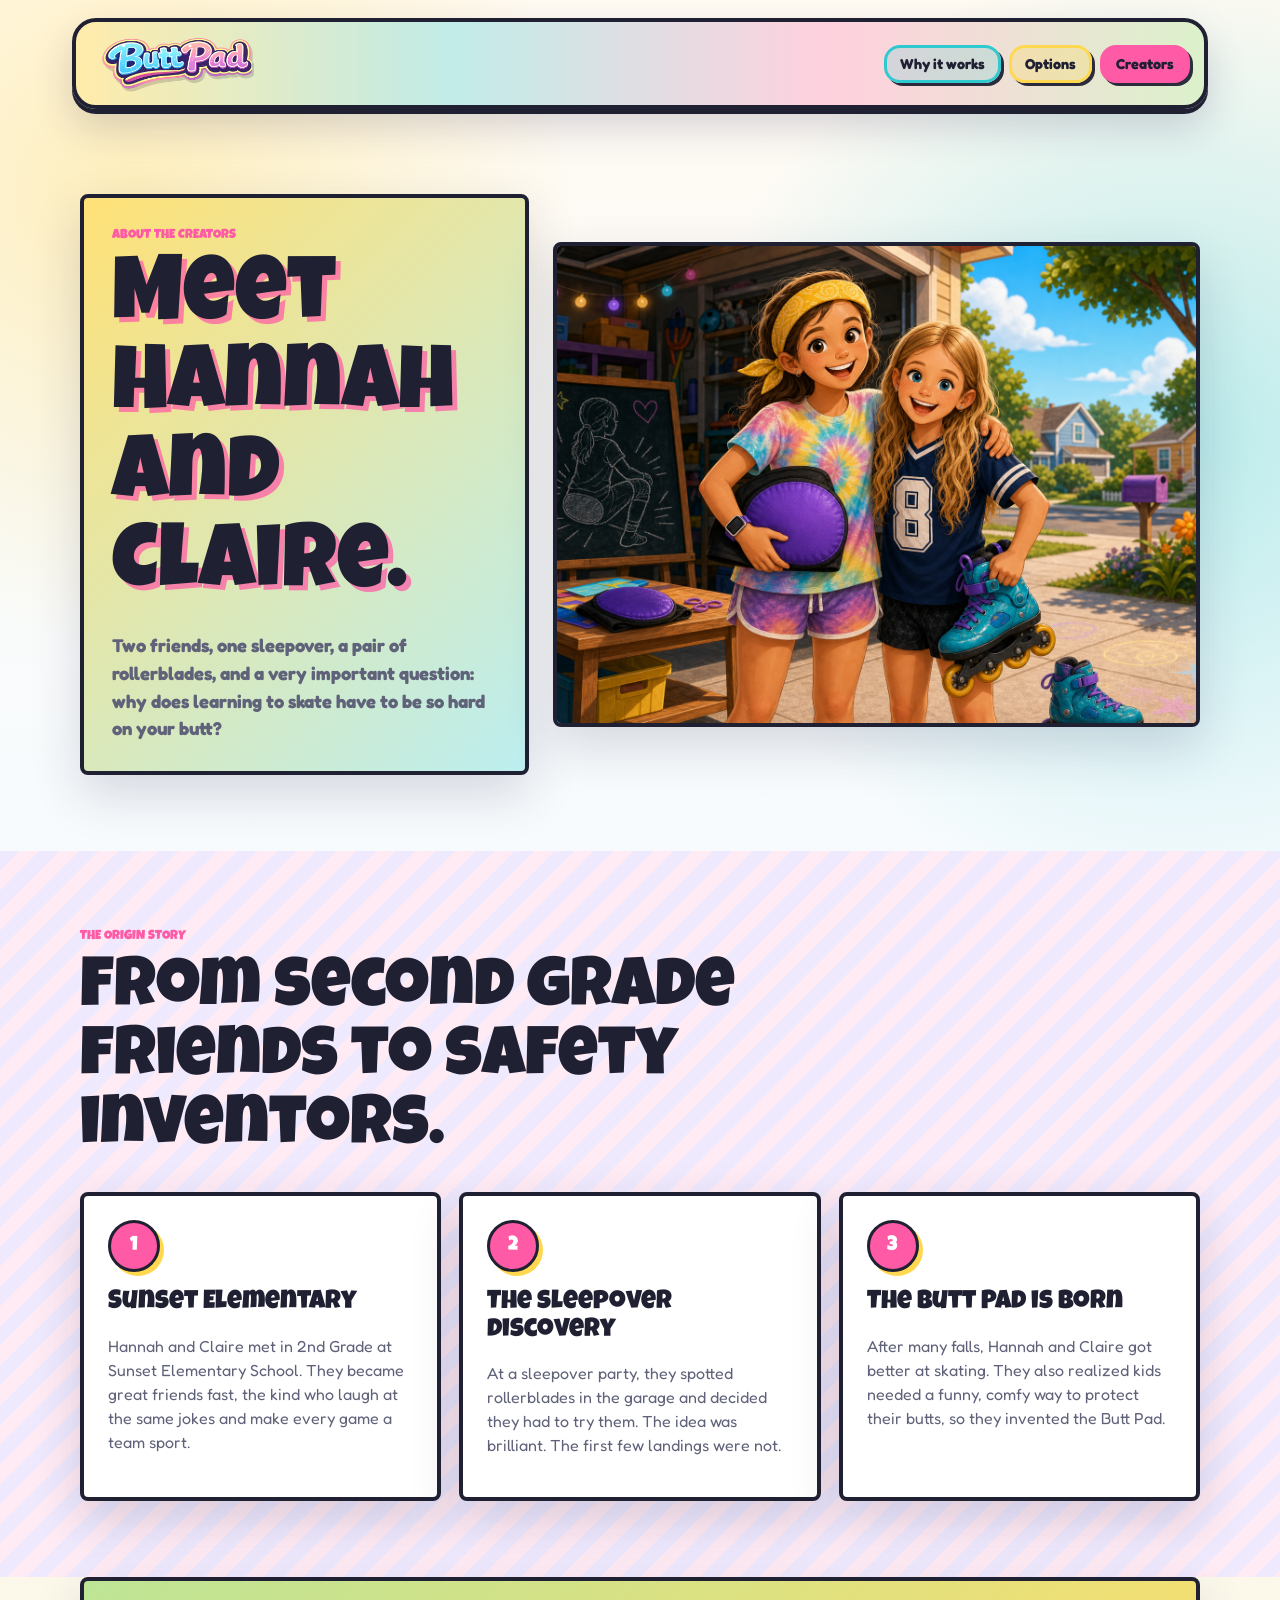
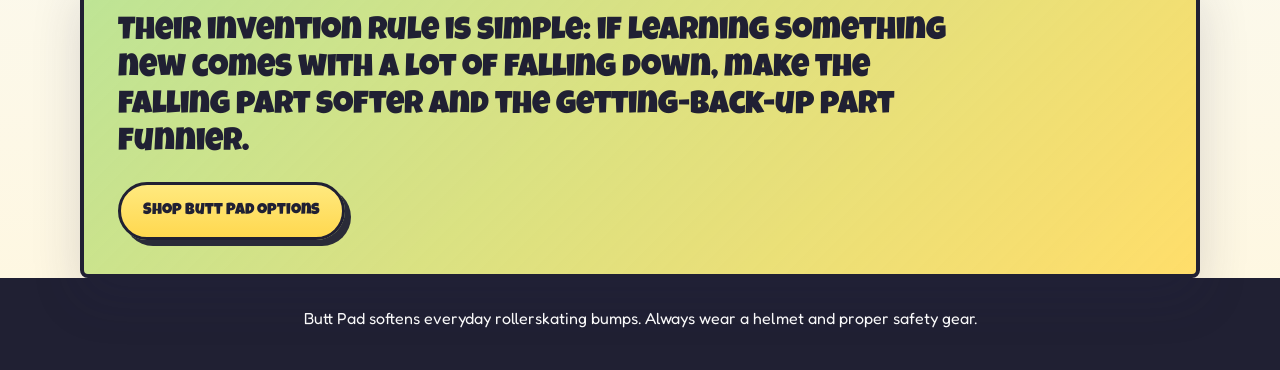
==== commit 5a53eba0: "Use supplied Butt Pad logos" ====
--- a/about.html
+++ b/about.html
@@ -14,12 +14,12 @@
       href="https://fonts.googleapis.com/css2?family=Fredoka:wght@500;600;700&family=Luckiest+Guy&display=swap"
       rel="stylesheet"
     />
-    <link rel="stylesheet" href="styles.css?v=header-redesign-3" />
+    <link rel="stylesheet" href="styles.css?v=supplied-logo-3" />
   </head>
   <body>
     <header class="site-header" aria-label="Main navigation">
       <a class="brand" href="index.html#top" aria-label="Butt Pad home">
-        <img class="brand-logo" src="assets/butt-pad-wordmark.svg" alt="Butt Pad" />
+        <img class="brand-logo" src="assets/butt-pad-nav-logo.png?v=supplied-logo-3" alt="Butt Pad" />
       </a>
       <nav class="nav-links" aria-label="Site sections">
         <a href="index.html#why">Why it works</a>
--- a/styles.css
+++ b/styles.css
@@ -80,8 +80,9 @@
 }
 
 .brand-logo {
-  width: clamp(142px, 14vw, 178px);
-  height: auto;
+  width: auto;
+  height: clamp(44px, 5.2vw, 58px);
+  border-radius: 12px;
   filter: drop-shadow(2px 3px 0 rgba(32, 32, 51, 0.18));
 }
 
@@ -176,6 +177,19 @@
     linear-gradient(180deg, rgba(255, 250, 242, 0.18) 0%, rgba(255, 250, 242, 0) 20%, rgba(18, 20, 44, 0.1) 100%);
 }
 
+.hero-brand-lockup {
+  position: absolute;
+  z-index: 2;
+  top: clamp(104px, 13vh, 128px);
+  left: max(28px, calc((100vw - 1120px) / 2 + 10px));
+  width: min(430px, 34vw);
+  pointer-events: none;
+}
+
+.hero-brand-lockup h1 {
+  max-width: none;
+}
+
 .hero-copy {
   position: relative;
   z-index: 1;
@@ -221,10 +235,11 @@
 }
 
 .hero-logo {
-  width: clamp(320px, 44vw, 590px);
+  width: 100%;
+  border-radius: 26px;
   filter:
-    drop-shadow(0 8px 0 rgba(32, 32, 51, 0.8))
-    drop-shadow(0 0 16px rgba(255, 255, 255, 0.9));
+    drop-shadow(0 8px 12px rgba(32, 32, 51, 0.34))
+    drop-shadow(0 0 18px rgba(255, 255, 255, 0.52));
 }
 
 h2 {
@@ -851,7 +866,7 @@
   }
 
   .brand-logo {
-    width: 142px;
+    height: 44px;
   }
 
   .hero {
@@ -873,8 +888,10 @@
     padding-bottom: clamp(82px, 10vh, 110px);
   }
 
-  .hero-logo {
-    width: min(500px, 70vw);
+  .hero-brand-lockup {
+    top: 12px;
+    left: 20px;
+    width: min(280px, 36vw);
   }
 
   .hero-line {
@@ -931,7 +948,7 @@
   }
 
   .brand-logo {
-    width: 132px;
+    height: 36px;
   }
 
   section {
@@ -964,17 +981,19 @@
     text-align: center;
   }
 
+  .hero-brand-lockup {
+    top: 0;
+    left: 50%;
+    width: min(52vw, 200px);
+    transform: translateX(-50%);
+  }
+
   .hero .eyebrow {
     display: none;
   }
 
   h1 {
     max-width: 100%;
-  }
-
-  .hero-logo {
-    width: min(80vw, 300px);
-    margin: 0 auto;
   }
 
   .hero-line {
